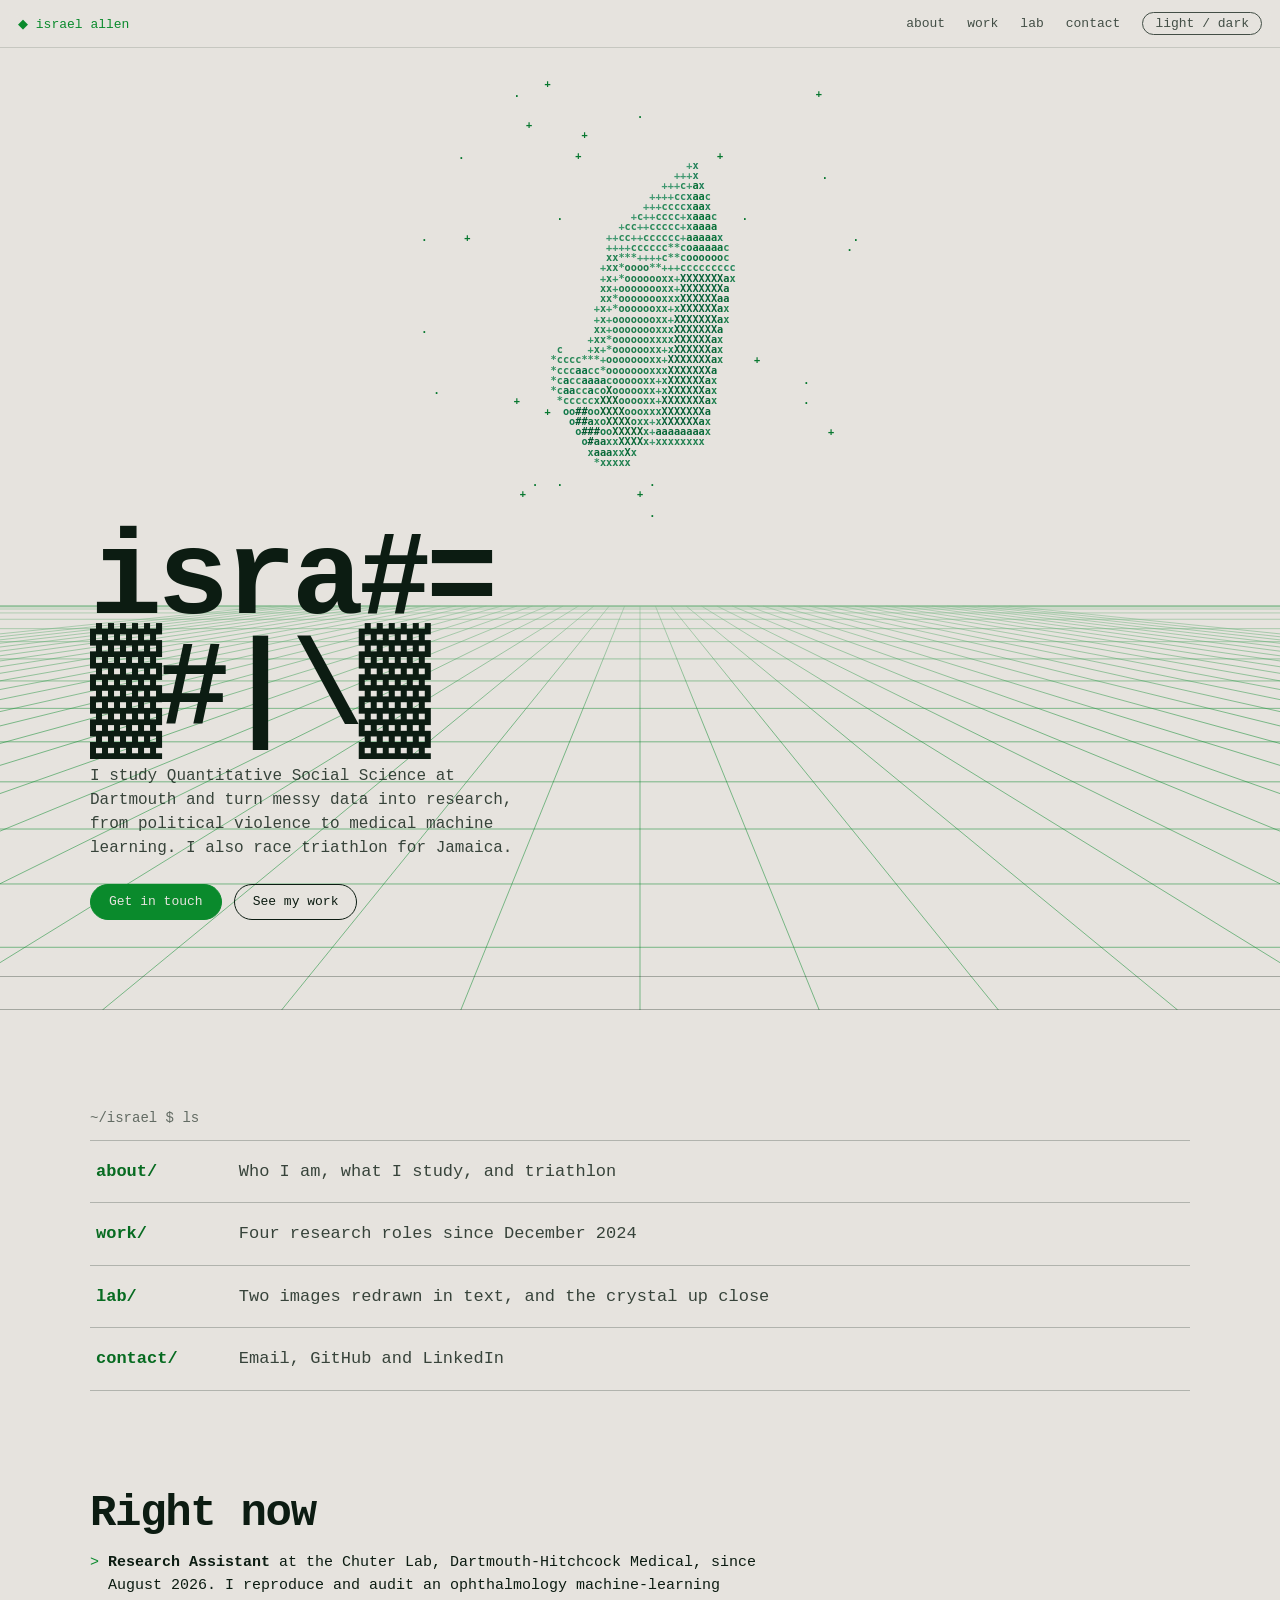
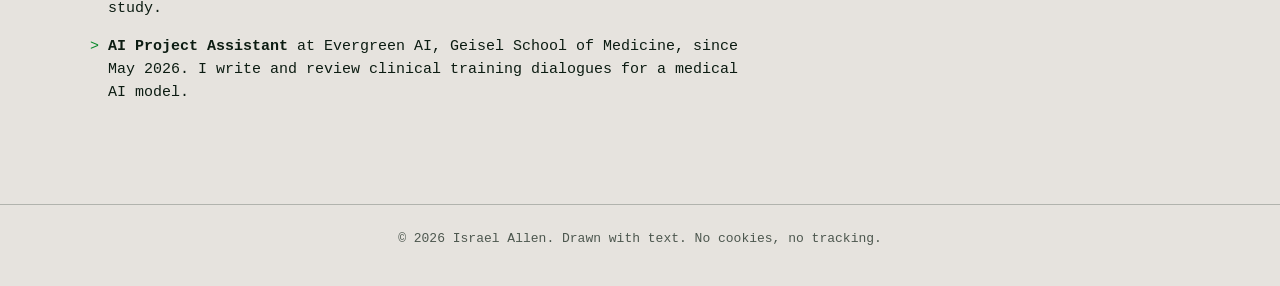
==== index.html @ e448de7d "Initial site" ====
<!DOCTYPE html>
<html lang="en">
<head>
<meta charset="utf-8">
<meta name="viewport" content="width=device-width, initial-scale=1, viewport-fit=cover">
<meta http-equiv="Content-Security-Policy" content="default-src 'self'; img-src 'self' data:; style-src 'self'; script-src 'self'; connect-src 'none'; object-src 'none'; base-uri 'self'; form-action 'none'">
<title>Israel Allen</title>
<meta name="description" content="Israel Allen is a Dartmouth student in Quantitative Social Science working on large-scale data, political violence research and medical machine learning. Jamaican national triathlon champion.">
<link rel="canonical" href="https://lukeanthony.co/">
<meta property="og:type" content="website">
<meta property="og:title" content="Israel Allen">
<meta property="og:description" content="Israel Allen is a Dartmouth student in Quantitative Social Science working on large-scale data, political violence research and medical machine learning. Jamaican national triathlon champion.">
<meta property="og:url" content="https://lukeanthony.co/">
<meta name="twitter:card" content="summary">
<meta name="theme-color" content="#e6e3de" media="(prefers-color-scheme: light)">
<meta name="theme-color" content="#020c06" media="(prefers-color-scheme: dark)">
<link rel="icon" href="assets/img/favicon.svg" type="image/svg+xml">
<link rel="stylesheet" href="assets/css/site.css">
<script src="assets/js/theme-boot.js"></script>
</head>
<body>
<a class="skip" href="#main">Skip to content</a>

<div class="bar">
  <a class="brand" href="index.html">◆ israel allen</a>
  <nav aria-label="Pages">
    <a href="about.html">about</a>
    <a href="work.html">work</a>
    <a href="lab.html">lab</a>
    <a href="contact.html">contact</a>
  </nav>
  <button class="theme" id="theme" type="button" aria-label="Switch light or dark theme">light / dark</button>
</div>

<main id="main">
<header class="hero">
  <canvas id="grid" aria-hidden="true"></canvas>
  <div class="crystalwrap"><canvas class="glyph" id="crystal" role="img" aria-label="A quartz crystal turning slowly, drawn in text characters"></canvas></div>
  <div class="titleblock">
    <h1 class="display" id="title" aria-label="Israel Allen">israel
allen</h1>
    <p class="sub">I study Quantitative Social Science at Dartmouth and turn messy data into research, from political violence to medical machine learning. I also race triathlon for Jamaica.</p>
    <div class="cta">
      <a class="btn solid" href="contact.html">Get in touch</a>
      <a class="btn" href="work.html">See my work</a>
    </div>
  </div>
  <div class="ticker" aria-hidden="true"><span>◆ data ░▒▓ python ░▒▓ r ░▒▓ aws ░▒▓ political violence ░▒▓ medical ml ░▒▓ triathlon ░▒▓ dartmouth 2028 ░▒▓ ◆ data ░▒▓ python ░▒▓ r ░▒▓ aws ░▒▓ political violence ░▒▓ medical ml ░▒▓ triathlon ░▒▓ dartmouth 2028 ░▒▓</span></div>
</header>

<section class="sec" aria-labelledby="h-pages">
  <div class="inner">
    <h2 class="sr" id="h-pages">Pages</h2>
    <p class="prompt" aria-hidden="true">~/israel $ ls</p>
    <ul class="ls">
      <li><a href="about.html"><span class="dir">about/</span><span class="what">Who I am, what I study, and triathlon</span></a></li>
      <li><a href="work.html"><span class="dir">work/</span><span class="what">Four research roles since December 2024</span></a></li>
      <li><a href="lab.html"><span class="dir">lab/</span><span class="what">Two images redrawn in text, and the crystal up close</span></a></li>
      <li><a href="contact.html"><span class="dir">contact/</span><span class="what">Email, GitHub and LinkedIn</span></a></li>
    </ul>
  </div>
</section>

<section class="sec tight" aria-labelledby="h-now">
  <div class="inner">
    <h2 id="h-now">Right now</h2>
    <ul class="nowlist">
      <li><b>Research Assistant</b> at the Chuter Lab, Dartmouth-Hitchcock Medical, since August 2026. I reproduce and audit an ophthalmology machine-learning study.</li>
      <li><b>AI Project Assistant</b> at Evergreen AI, Geisel School of Medicine, since May 2026. I write and review clinical training dialogues for a medical AI model.</li>
    </ul>
  </div>
</section>
</main>

<footer><p>© 2026 Israel Allen. Drawn with text. No cookies, no tracking.</p></footer>

<script src="assets/js/site.js" defer></script>
<script src="assets/js/glyph.js" defer></script>
<script src="assets/js/home.js" defer></script>
</body>
</html>
---- assets/css/site.css ----
/* lukeanthony.co: one stylesheet for every page.
   Tokens and panels come from index.html; the helmet glow mode and
   canvas glyph layout come from ghost-in-the-grid-v2.html. */

:root{
  color-scheme: light dark;
  --bg:#e6e3de; --fg:#0c1c12; --green:#0a8a2c; --glow:none; --grid:#0a8a2c; --link:#076b21;
  --paper:#d3cfcf; --cobalt:#1212f2;
  --night:#000; --neon:#4dff7a; --peach:#ffcf9e;
  --line:color-mix(in srgb, var(--fg) 24%, transparent);
  --mono: ui-monospace, "SF Mono", Menlo, Consolas, "Liberation Mono", "Courier New", monospace;
  --barh:49px;
  box-sizing:border-box;
  padding-top:env(safe-area-inset-top,0px);
  padding-bottom:env(safe-area-inset-bottom,0px);
}
@media (prefers-color-scheme: dark){
  :root:not([data-theme="light"]){
    --bg:#020c06; --fg:#d9ffe4; --green:#46ff78; --grid:#2fe05f; --link:#46ff78;
    --glow:0 0 10px rgba(70,255,120,.55), 0 0 28px rgba(70,255,120,.25);
  }
}
:root[data-theme="dark"]{
  --bg:#020c06; --fg:#d9ffe4; --green:#46ff78; --grid:#2fe05f; --link:#46ff78;
  --glow:0 0 10px rgba(70,255,120,.55), 0 0 28px rgba(70,255,120,.25);
}

html{height:100%;scroll-behavior:smooth;scroll-padding-top:calc(env(safe-area-inset-top,0px) + var(--barh) + 14px)}
*{box-sizing:border-box}
body{margin:0;background:var(--bg);color:var(--fg);font-family:var(--mono);min-height:100%;overflow-x:hidden;display:flex;flex-direction:column}
main{flex:1 0 auto}
body::before{content:"";position:fixed;inset:0 0 auto;height:env(safe-area-inset-top,0px);z-index:30;background:var(--bg);pointer-events:none}
a{color:inherit}
button,input,textarea{font:inherit;color:inherit}
:focus-visible{outline:2px solid var(--green);outline-offset:3px}
.glyph{display:block;max-width:100%}
.sr{position:absolute;width:1px;height:1px;margin:-1px;padding:0;overflow:hidden;clip:rect(0 0 0 0);white-space:nowrap;border:0}
.skip{position:absolute;left:12px;top:-60px;z-index:40;background:var(--bg);color:var(--fg);border:1px solid currentColor;padding:8px 12px;text-decoration:none}
.skip:focus{top:calc(env(safe-area-inset-top,0px) + 8px)}

/* ---------- top bar ---------- */
.bar{position:fixed;top:env(safe-area-inset-top,0px);left:0;right:0;z-index:20;display:flex;align-items:center;gap:22px;padding:12px 18px;font-size:13px;
  background:color-mix(in srgb,var(--bg) 82%,transparent);-webkit-backdrop-filter:blur(8px);backdrop-filter:blur(8px);
  border-bottom:1px solid color-mix(in srgb,var(--fg) 14%,transparent)}
.brand{color:var(--green);text-shadow:var(--glow);text-decoration:none;margin-right:auto;white-space:nowrap}
.bar nav{display:flex;gap:22px}
.bar nav a{text-decoration:none;opacity:.75}
.bar nav a:hover{opacity:1;color:var(--link)}
.bar nav a[aria-current="page"]{opacity:1;color:var(--link);text-decoration:underline;text-underline-offset:5px}
.theme{background:none;border:1px solid currentColor;border-radius:99px;padding:3px 12px;cursor:pointer;opacity:.75;white-space:nowrap}
.theme:hover{opacity:1}
@media (max-width:640px){
  :root{--barh:78px}
  .bar{flex-wrap:wrap;row-gap:10px;padding:10px 14px}
  .bar nav{order:3;width:100%;justify-content:space-between;gap:0}
}

/* ---------- buttons ---------- */
.btn{display:inline-block;border:1px solid currentColor;border-radius:99px;padding:9px 18px;font-size:13px;line-height:1.2;text-decoration:none;cursor:pointer;background:none;transition:background .15s,color .15s}
.btn:hover{background:var(--fg);color:var(--bg)}
.btn.solid{background:var(--green);border-color:var(--green);color:var(--bg)}
.btn.solid:hover{background:transparent;color:var(--link)}
.cta{display:flex;flex-wrap:wrap;gap:12px;margin-top:24px}

/* ---------- home hero ---------- */
.hero{position:relative;min-height:100svh;display:flex;flex-direction:column;justify-content:flex-end;overflow:hidden;padding:calc(var(--barh) + 20px) 20px 0}
#grid{position:absolute;inset:0;width:100%;height:100%;-webkit-mask-image:linear-gradient(to bottom,transparent 50%,#000 72%);mask-image:linear-gradient(to bottom,transparent 50%,#000 72%)}
.crystalwrap{position:relative;width:min(88vw,50vh,560px);margin:0 auto}
.titleblock{position:relative;max-width:1100px;width:100%;margin:0 auto;padding:6px 0 56px}
.display{margin:0;font-weight:700;font-size:clamp(40px,10.5vw,120px);line-height:.92;letter-spacing:-.04em;white-space:pre-line;color:var(--fg);cursor:default}
.sub{margin:18px 0 0;max-width:46ch;font-size:clamp(13px,2.2vw,16px);line-height:1.5;opacity:.8}
.ticker{position:relative;border-top:1px solid color-mix(in srgb,var(--fg) 30%,transparent);border-bottom:1px solid color-mix(in srgb,var(--fg) 30%,transparent);overflow:hidden;white-space:nowrap;font-size:13px;padding:8px 0;margin:0 -20px}
.ticker span{display:inline-block;padding-left:100%;animation:tick 38s linear infinite}
@keyframes tick{to{transform:translateX(-100%)}}

/* home: directory listing and right now */
.prompt{margin:0 0 14px;font-size:14px;opacity:.6}
.ls{margin:0;padding:0;list-style:none;border-top:1px solid var(--line)}
.ls li{border-bottom:1px solid var(--line)}
.ls a{display:grid;grid-template-columns:11ch 1fr;gap:4px 3ch;padding:18px 6px;text-decoration:none;font-size:clamp(14px,2vw,17px);align-items:baseline}
.ls .dir{color:var(--link);font-weight:700}
.ls .what{opacity:.8;line-height:1.5}
.ls a:hover,.ls a:focus-visible{background:color-mix(in srgb,var(--green) 12%,transparent)}
.ls a:hover .dir::after,.ls a:focus-visible .dir::after{content:"\258C";margin-left:.3ch;animation:blink 1s steps(1) infinite}
@keyframes blink{50%{opacity:0}}
@media (max-width:560px){.ls a{grid-template-columns:1fr}}
.nowlist{margin:0;padding:0;list-style:none;display:grid;gap:14px;max-width:70ch}
.nowlist li{line-height:1.55;font-size:15px;padding-left:2ch;text-indent:-2ch}
.nowlist li::before{content:"> ";color:var(--green)}

/* ---------- general sections ---------- */
.sec{padding:clamp(48px,9vw,100px) 20px}
.sec.first{padding-top:calc(var(--barh) + clamp(40px,7vw,84px))}
.sec.tight{padding-top:0}
.inner{max-width:1100px;margin:0 auto}
.page-h{margin:0 0 18px;font-weight:700;font-size:clamp(34px,7vw,72px);line-height:.95;letter-spacing:-.04em}
.sec h2{margin:0 0 16px;font-size:clamp(26px,5vw,44px);letter-spacing:-.03em;line-height:1}
.lead{margin:0;max-width:58ch;line-height:1.65;font-size:clamp(15px,2.2vw,18px)}

.facts{display:grid;grid-template-columns:repeat(auto-fit,minmax(210px,1fr));gap:1px;margin-top:40px;background:var(--line);border:1px solid var(--line)}
.fact{background:var(--bg);padding:16px 18px}
.fact small{display:block;font-size:12px;opacity:.6;margin-bottom:6px}
.fact span{font-size:14px;line-height:1.5}

.skills{margin:0;display:grid;gap:0;border-top:1px solid var(--line)}
.skills div{display:grid;grid-template-columns:190px 1fr;gap:6px 36px;padding:16px 0;border-bottom:1px solid var(--line)}
.skills dt{font-size:13px;opacity:.7}
.skills dd{margin:0;font-size:15px;line-height:1.55;max-width:62ch}
@media (max-width:700px){.skills div{grid-template-columns:1fr}}

/* ---------- work ---------- */
.jobs{margin-top:36px}
.job{display:grid;grid-template-columns:190px 1fr;gap:10px 36px;padding:28px 8px;margin:0 -8px;border-top:1px solid var(--line);transition:background .2s}
.job:last-child{border-bottom:1px solid var(--line)}
.job.hl{background:color-mix(in srgb,var(--green) 9%,transparent)}
.when{font-size:13px;opacity:.7;line-height:1.5}
.job h2,.job h3{margin:0;font-size:clamp(18px,3vw,24px);letter-spacing:-.02em;line-height:1.15}
.org{margin:4px 0 14px;font-size:14px;color:var(--link)}
.job ul{margin:0;padding-left:1.1em;max-width:68ch;line-height:1.6;font-size:14.5px}
.job li+li{margin-top:6px}
@media (max-width:700px){.job{grid-template-columns:1fr}}

.tl{margin:40px 0 0}
.tl-row{display:block;text-decoration:none;padding:6px 0 8px}
.tl-label{display:flex;flex-wrap:wrap;gap:2px 1.5ch;font-size:13px;line-height:1.4;margin-bottom:6px}
.tl-label b{font-weight:700}
.tl-label span{opacity:.65}
.tl-track{display:block;position:relative;height:12px;background-image:linear-gradient(90deg,var(--line) 0 1px,transparent 1px);background-repeat:repeat-x}
.tl-bar{position:absolute;top:0;bottom:0;border:1px solid var(--green);background:color-mix(in srgb,var(--green) 22%,transparent);border-radius:2px;transition:background .2s}
.tl-bar.live{border-right-style:dashed}
.tl-row:hover .tl-bar,.tl-row:focus-visible .tl-bar,.tl-row.on .tl-bar{background:var(--green);box-shadow:var(--glow)}
.tl-axis{position:relative;height:30px;margin-top:6px;border-top:1px solid var(--line);font-size:11.5px}
.tl-axis span{position:absolute;top:7px;transform:translateX(-50%);white-space:nowrap;opacity:.65}
.tl-axis span:first-child{transform:none}
.tl-axis .today{opacity:1;color:var(--link);transform:translateX(-100%)}

/* ---------- armor panel (about): paper + cobalt ink, or night glow ---------- */
.armor{background:var(--paper);color:var(--cobalt);padding:clamp(40px,8vw,90px) 20px;position:relative;overflow:hidden;transition:background .5s}
.armor .inner{max-width:900px;margin:0 auto;display:grid;gap:20px;position:relative;z-index:1}
.armor h2{margin:0;font-size:clamp(26px,5vw,44px);letter-spacing:-.03em;line-height:1;transition:color .5s}
.armor p{margin:0;max-width:48ch;line-height:1.55;font-size:15px;color:#2a2a8a;transition:color .5s}
.armor .stats{display:grid;grid-template-columns:repeat(auto-fit,minmax(170px,1fr));gap:12px}
.armor .stats div{border:1.5px solid var(--cobalt);padding:12px 14px;font-size:13px;line-height:1.45;color:#2a2a8a;transition:color .5s,border-color .5s}
.armor .stats b{display:block;font-size:clamp(22px,4vw,30px);letter-spacing:-.03em;line-height:1.1;color:var(--cobalt);margin-bottom:4px;transition:color .5s}
.kwrap{width:100%;position:relative}
.armor .note{font-size:13px;opacity:.8}
.armor::after{content:"";position:absolute;inset:0;pointer-events:none;opacity:.22;mix-blend-mode:multiply;transition:opacity .5s;background-image:url("data:image/svg+xml;utf8,<svg xmlns='http://www.w3.org/2000/svg' width='160' height='160'><filter id='n'><feTurbulence type='fractalNoise' baseFrequency='.9' numOctaves='2'/><feColorMatrix values='0 0 0 0 0  0 0 0 0 0  0 0 0 0 0  0 0 0 .7 0'/></filter><rect width='160' height='160' filter='url(%23n)'/></svg>")}
.armor.glow{background:#02030a;color:#8fb4ff}
.armor.glow h2{color:#d6e4ff}
.armor.glow p{color:#8da4dd}
.armor.glow .stats div{border-color:#2f5bff;color:#8da4dd}
.armor.glow .stats b{color:#d6e4ff}
.armor.glow::after{opacity:.05}

.ctl{display:flex;flex-wrap:wrap;gap:8px;align-items:center}
.ctl button{background:none;border:1px solid currentColor;border-radius:99px;padding:5px 14px;cursor:pointer;font-size:13px;opacity:.7}
.ctl button:hover{opacity:1}
.ctl button[aria-pressed="true"]{opacity:1;background:var(--fg);color:var(--bg);border-color:var(--fg)}
.armor .ctl button[aria-pressed="true"]{background:var(--cobalt);color:#e8ecff;border-color:var(--cobalt)}
.armor.glow .ctl button[aria-pressed="true"]{background:#2f5bff;border-color:#2f5bff;color:#fff}

/* ---------- touch panel (contact): always night + neon ---------- */
.touch{background:var(--night);color:var(--neon);padding:clamp(40px,8vw,90px) 20px 70px;position:relative}
.touch.first{padding-top:calc(var(--barh) + clamp(40px,7vw,84px))}
.touch .inner{max-width:1100px;margin:0 auto}
.touch h1,.touch h2{color:#e8ffee}
.touch h2{margin:0 0 10px;font-size:clamp(22px,4vw,32px);letter-spacing:-.03em;line-height:1}
.touch p{margin:0 0 26px;max-width:46ch;line-height:1.55;font-size:15px;color:#9ad9ad}
.touch .cta{margin:0 0 30px}
.touch .btn:hover{background:var(--neon);color:#000}
.touch .btn.solid{background:var(--neon);border-color:var(--neon);color:#000}
.touch .btn.solid:hover{background:transparent;color:var(--neon)}
.touch .addr{margin:-14px 0 28px;font-size:13px;color:#6fa682}
.touch :focus-visible{outline-color:var(--neon)}
.stage{position:relative;width:100%;touch-action:pan-y;cursor:crosshair}
#burst{position:absolute;inset:0;width:100%;height:100%;pointer-events:none}
.touch .stage-note{margin:14px 0 56px;font-size:13px;color:#6fa682}
.compose{display:grid;gap:10px;max-width:560px}
.compose[hidden]{display:none}
.compose label{font-size:13px;color:#9ad9ad;margin-top:6px}
.compose input,.compose textarea{background:#030d06;border:1px solid #1f5a33;color:#e8ffee;padding:10px 12px;border-radius:6px;font-size:15px;width:100%}
.compose textarea{min-height:150px;resize:vertical;line-height:1.5}
.compose .btn{justify-self:start;margin-top:8px}
.compose .hint{margin:4px 0 0;font-size:12.5px;color:#6fa682}
.compose .hint.err{color:#ffb38a}

/* ---------- lab ---------- */
.spec{padding:clamp(36px,6vw,70px) 20px}
.spec .inner{border-top:1px solid var(--line);padding-top:clamp(28px,4vw,44px)}
.spec-head{display:grid;gap:8px;margin-bottom:18px;max-width:62ch}
.spec h2{margin:0;font-size:clamp(22px,4vw,34px);letter-spacing:-.03em;line-height:1.05}
.spec p{margin:0;line-height:1.6;font-size:15px;opacity:.85}
.view{position:relative;max-width:560px;background:#000;border-radius:4px;overflow:hidden;touch-action:pan-y}
.view canvas{display:none;width:100%}
.view .fallback{display:block;width:100%;height:auto}
.view.live canvas{display:block}
.view.live .fallback{display:none}
.view.live.src canvas{display:none}
.view.live.src .fallback{display:block}
.view .vmsg{position:absolute;left:0;right:0;bottom:0;margin:0;padding:10px 12px;font-size:12.5px;line-height:1.45;background:rgba(0,0,0,.78);color:#d9ffe4;opacity:1}
.view.clear{background:none;cursor:grab}
.view.clear:active{cursor:grabbing}
.view.clear canvas{display:block}
.spec .ctl{margin-top:14px}
.range{display:flex;align-items:center;gap:12px;font-size:13px}
.range input{accent-color:var(--green);width:180px}

/* ---------- 404 ---------- */
.lost{position:relative;min-height:100svh;display:flex;flex-direction:column;justify-content:center;overflow:hidden;padding:calc(var(--barh) + 20px) 20px 60px}
.lost .titleblock{padding:0 0 10vh}

/* ---------- footer ---------- */
footer{padding:26px 20px 40px;font-size:13px;text-align:center;border-top:1px solid var(--line)}
footer p{margin:0;opacity:.7}
footer.night{background:var(--night);color:#6fa682;border-top:0}

@media (prefers-reduced-motion: reduce){
  html{scroll-behavior:auto}
  .ticker span{animation:none;padding-left:0}
  .ls a:hover .dir::after,.ls a:focus-visible .dir::after{animation:none}
}
.view.clear{max-width:520px}
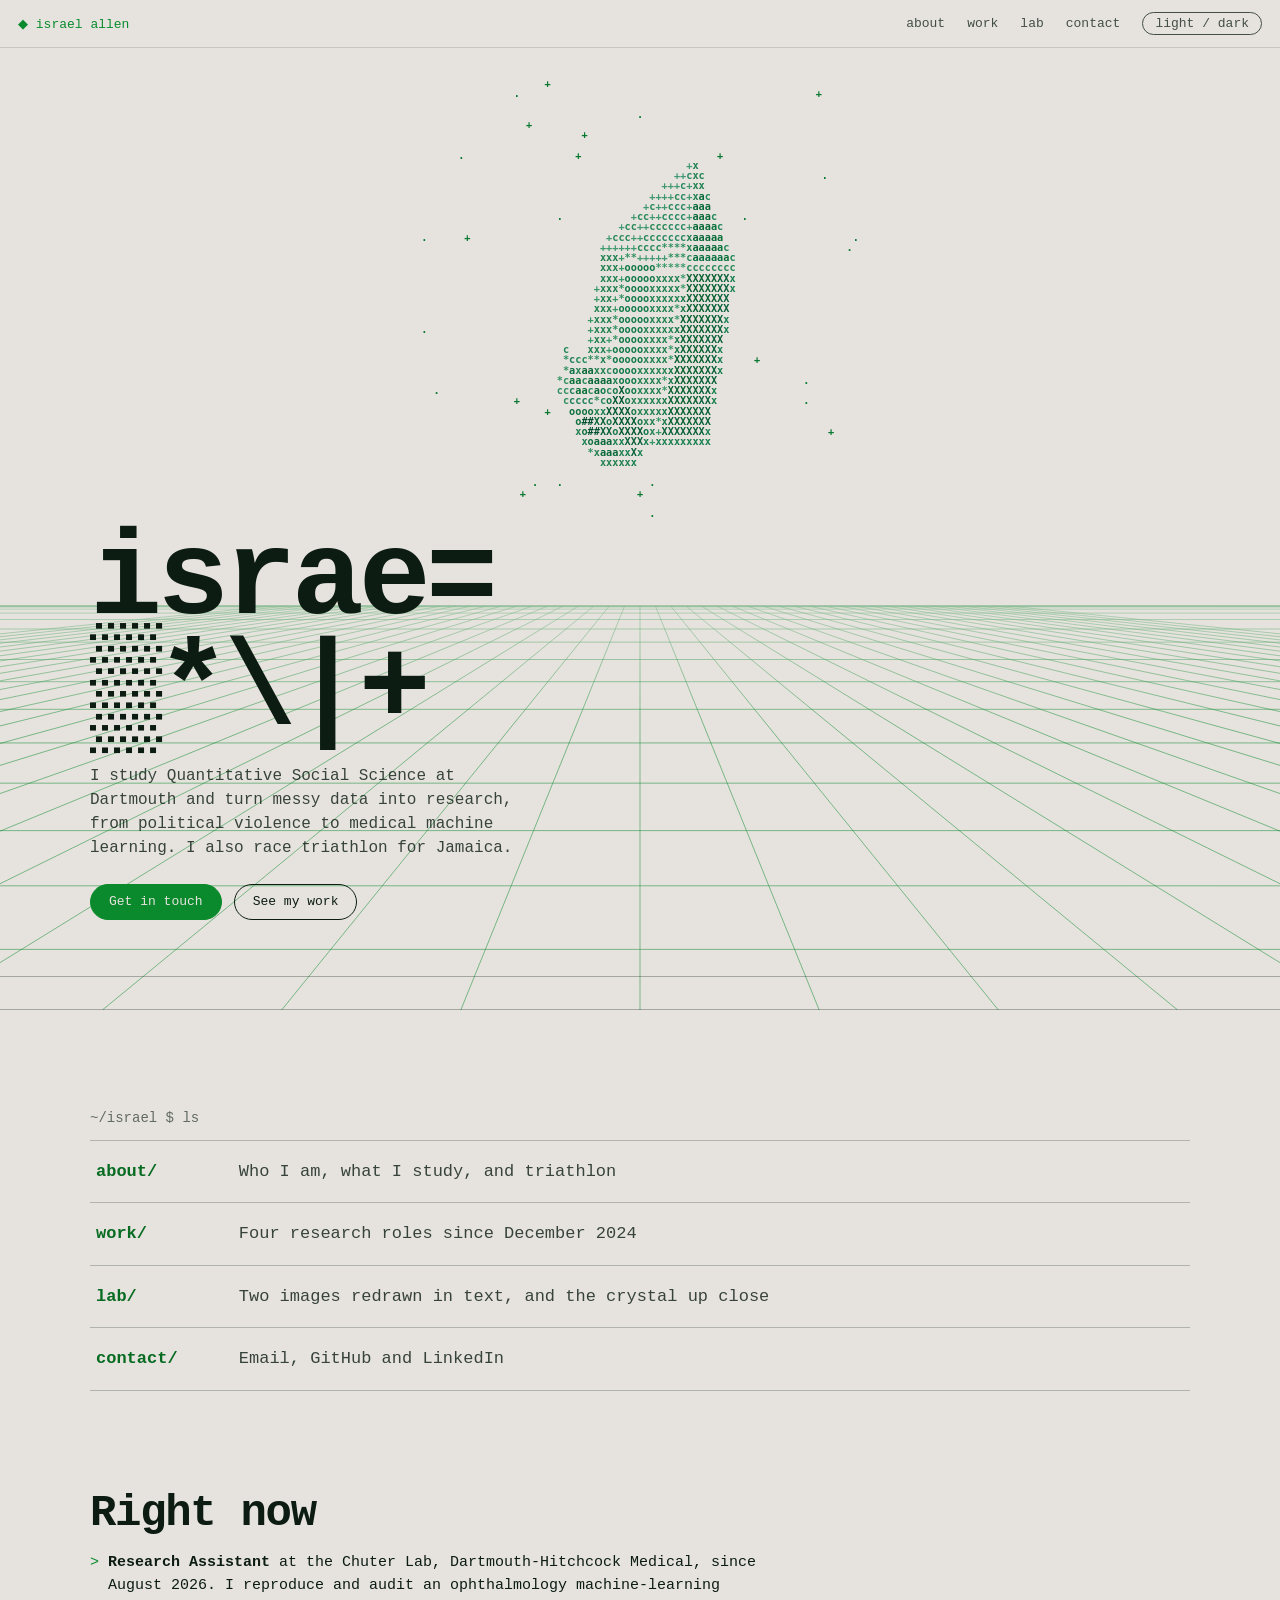
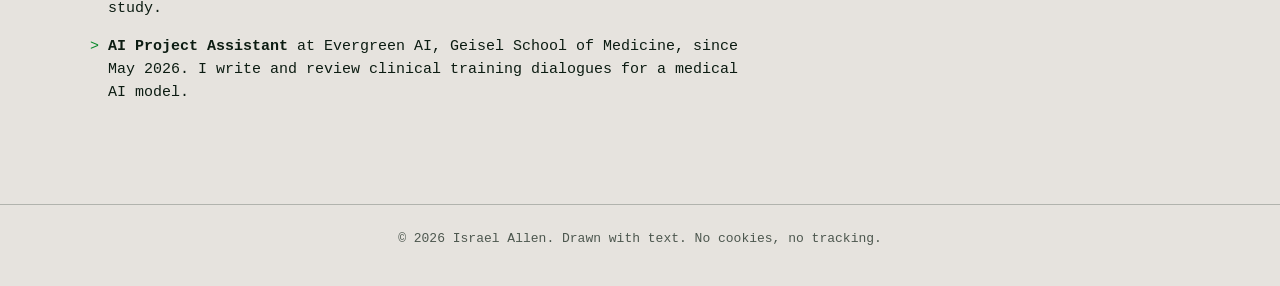
==== commit d5559dac: "Move this version to v2.lukeanthony.co (noindex) The main domain now serves the other site. Canonica" ====
--- a/index.html
+++ b/index.html
@@ -2,15 +2,16 @@
 <html lang="en">
 <head>
 <meta charset="utf-8">
+<meta name="robots" content="noindex, nofollow">
 <meta name="viewport" content="width=device-width, initial-scale=1, viewport-fit=cover">
 <meta http-equiv="Content-Security-Policy" content="default-src 'self'; img-src 'self' data:; style-src 'self'; script-src 'self'; connect-src 'none'; object-src 'none'; base-uri 'self'; form-action 'none'">
 <title>Israel Allen</title>
 <meta name="description" content="Israel Allen is a Dartmouth student in Quantitative Social Science working on large-scale data, political violence research and medical machine learning. Jamaican national triathlon champion.">
-<link rel="canonical" href="https://lukeanthony.co/">
+<link rel="canonical" href="https://v2.lukeanthony.co/">
 <meta property="og:type" content="website">
 <meta property="og:title" content="Israel Allen">
 <meta property="og:description" content="Israel Allen is a Dartmouth student in Quantitative Social Science working on large-scale data, political violence research and medical machine learning. Jamaican national triathlon champion.">
-<meta property="og:url" content="https://lukeanthony.co/">
+<meta property="og:url" content="https://v2.lukeanthony.co/">
 <meta name="twitter:card" content="summary">
 <meta name="theme-color" content="#e6e3de" media="(prefers-color-scheme: light)">
 <meta name="theme-color" content="#020c06" media="(prefers-color-scheme: dark)">
--- a/assets/css/site.css
+++ b/assets/css/site.css
@@ -1,4 +1,4 @@
-/* lukeanthony.co: one stylesheet for every page.
+/* v2.lukeanthony.co: one stylesheet for every page.
    Tokens and panels come from index.html; the helmet glow mode and
    canvas glyph layout come from ghost-in-the-grid-v2.html. */
 
